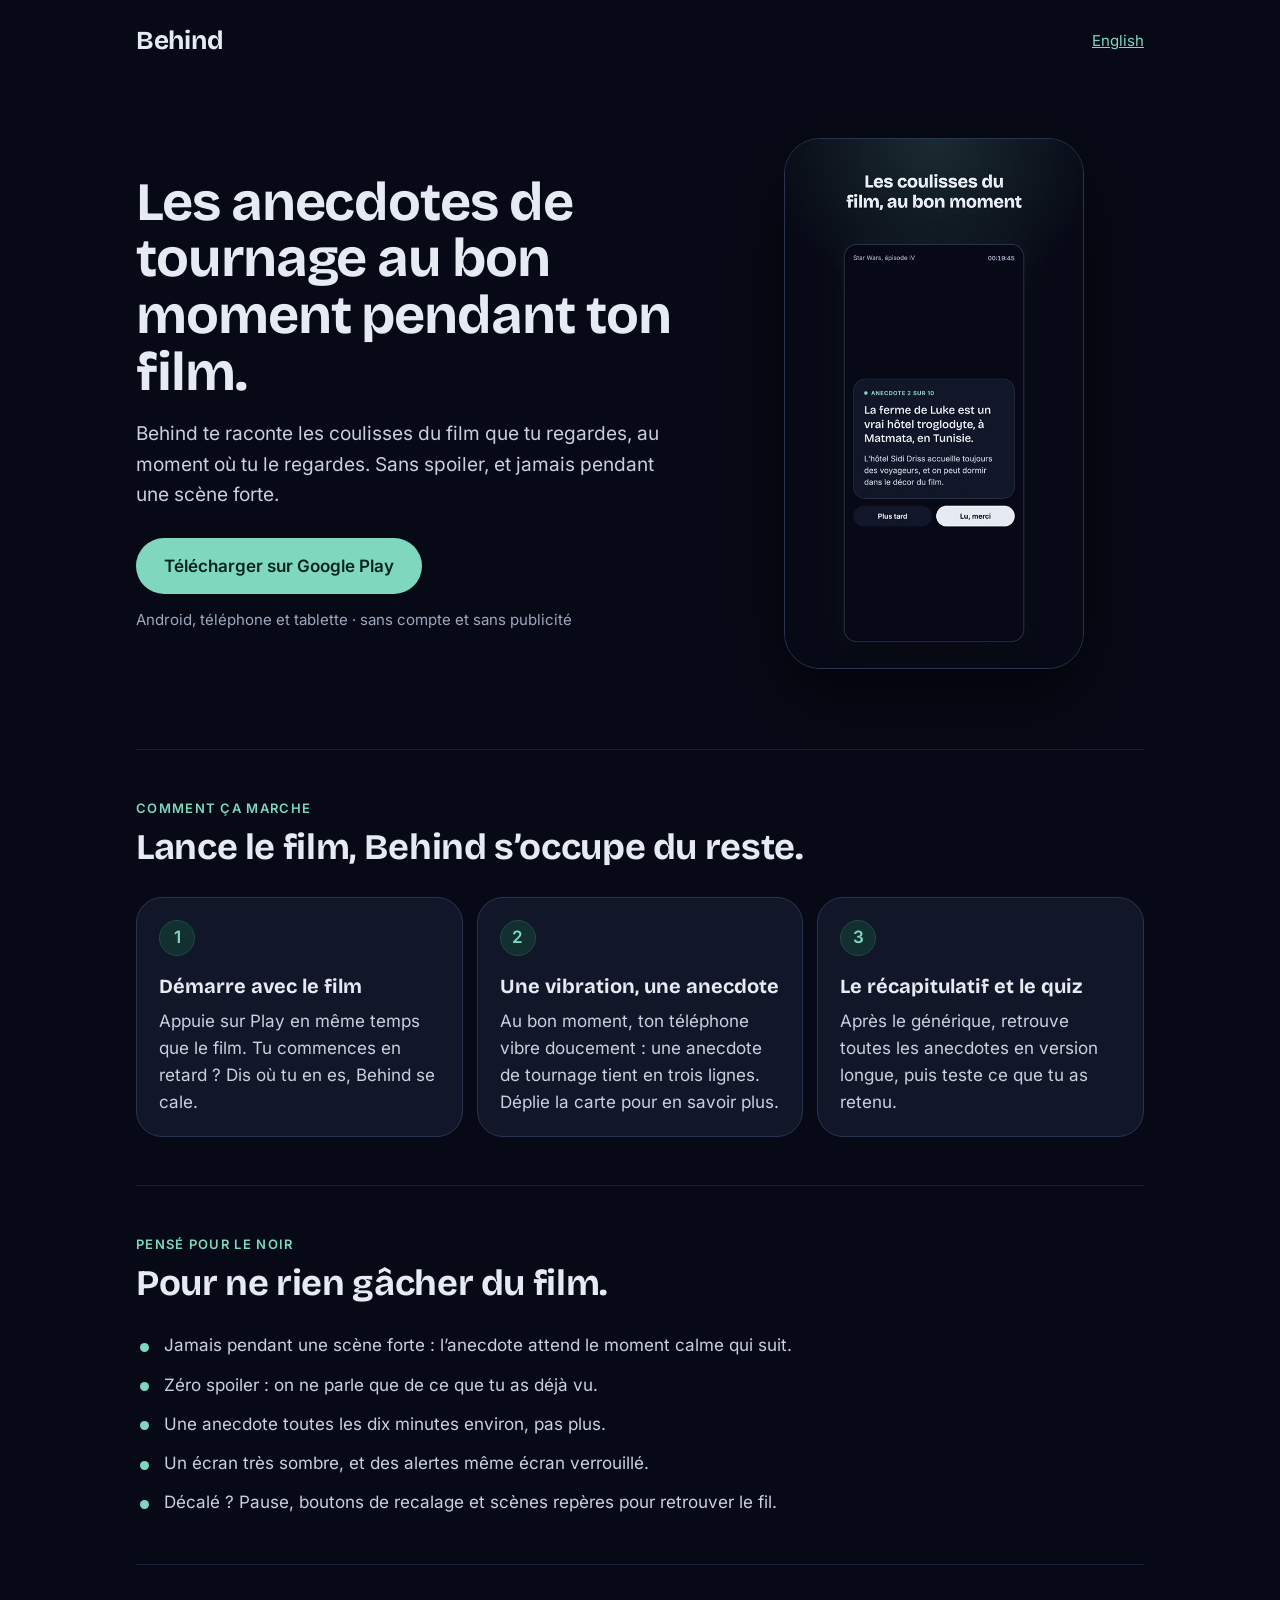
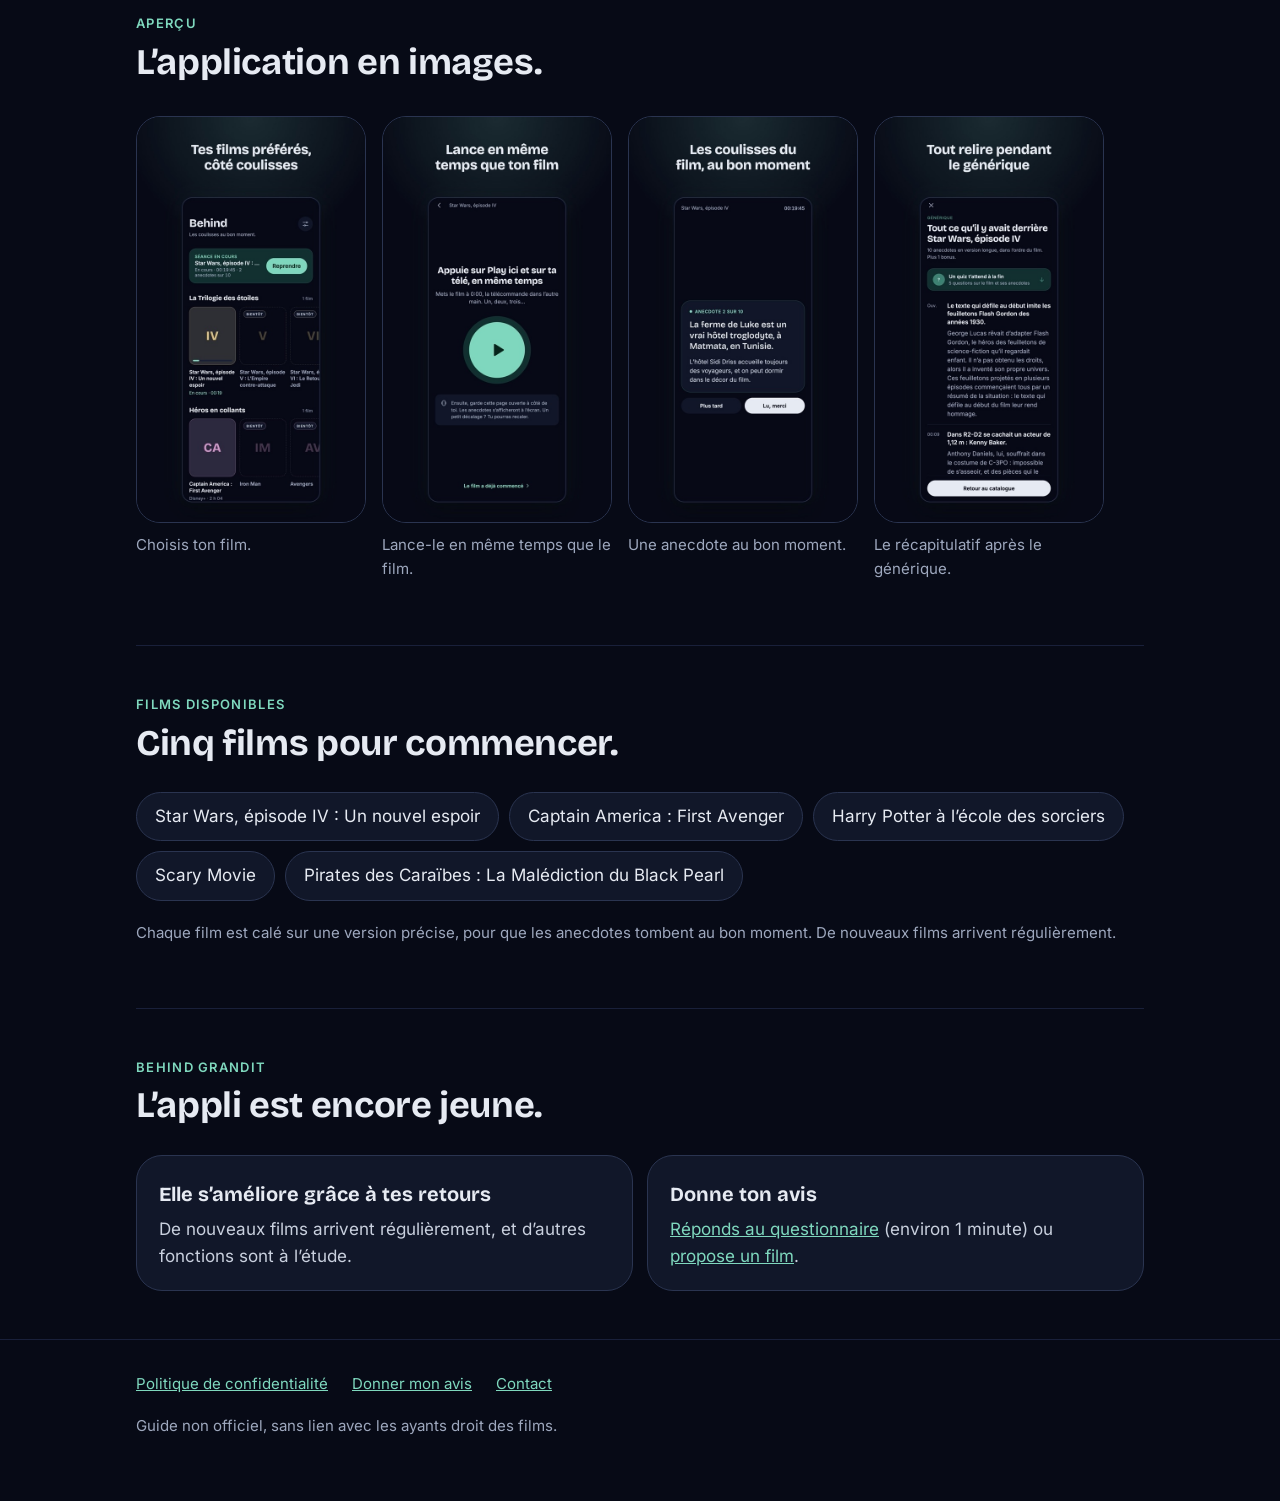
==== app/index.html @ e6a196bc "feat: add presentation page, use tu in feedback form, open play link in new tab" ====
<!doctype html>
<html lang="fr">
<head>
<meta charset="utf-8">
<meta name="viewport" content="width=device-width, initial-scale=1">
<title>Behind · Les anecdotes de tournage au bon moment</title>
<meta name="description" content="Behind te raconte les coulisses du film que tu regardes, au moment où tu le regardes. Sur Android, téléphone et tablette.">
<link rel="alternate" hreflang="en" href="en/">
<link rel="stylesheet" href="style.css">
</head>
<body>
<header>
<div class="page">
<a class="marque" href="./">Behind</a>
<a class="langue" href="en/" hreflang="en">English</a>
</div>
</header>

<main class="page">
<div class="accroche">
<div>
<h1>Les anecdotes de tournage au bon moment pendant ton film.</h1>
<p>Behind te raconte les coulisses du film que tu regardes, au moment où tu le regardes. Sans spoiler, et jamais pendant une scène forte.</p>
<a class="bouton" href="https://play.google.com/store/apps/details?id=io.github.frenchsimon.behind" target="_blank" rel="noopener">Télécharger sur Google Play</a>
<span class="precision">Android, téléphone et tablette · sans compte et sans publicité</span>
</div>
<img class="telephone" src="images/fr/01-seance-carte.jpg" width="540" height="960" alt="Écran de séance de Behind : le chrono du film et une carte d’anecdote">
</div>

<section aria-labelledby="titre-fonctionnement">
<p class="etiquette">Comment ça marche</p>
<h2 id="titre-fonctionnement">Lance le film, Behind s’occupe du reste.</h2>
<div class="cartes trois">
<div class="carte">
<span class="numero">1</span>
<h3>Démarre avec le film</h3>
<p>Appuie sur Play en même temps que le film. Tu commences en retard ? Dis où tu en es, Behind se cale.</p>
</div>
<div class="carte">
<span class="numero">2</span>
<h3>Une vibration, une anecdote</h3>
<p>Au bon moment, ton téléphone vibre doucement : une anecdote de tournage tient en trois lignes. Déplie la carte pour en savoir plus.</p>
</div>
<div class="carte">
<span class="numero">3</span>
<h3>Le récapitulatif et le quiz</h3>
<p>Après le générique, retrouve toutes les anecdotes en version longue, puis teste ce que tu as retenu.</p>
</div>
</div>
</section>

<section aria-labelledby="titre-respect">
<p class="etiquette">Pensé pour le noir</p>
<h2 id="titre-respect">Pour ne rien gâcher du film.</h2>
<ul class="liste">
<li>Jamais pendant une scène forte : l’anecdote attend le moment calme qui suit.</li>
<li>Zéro spoiler : on ne parle que de ce que tu as déjà vu.</li>
<li>Une anecdote toutes les dix minutes environ, pas plus.</li>
<li>Un écran très sombre, et des alertes même écran verrouillé.</li>
<li>Décalé ? Pause, boutons de recalage et scènes repères pour retrouver le fil.</li>
</ul>
</section>

<section aria-labelledby="titre-captures">
<p class="etiquette">Aperçu</p>
<h2 id="titre-captures">L’application en images.</h2>
<div class="captures">
<figure><img src="images/fr/02-catalogue.jpg" width="540" height="960" loading="lazy" alt="Catalogue des films de Behind"><figcaption>Choisis ton film.</figcaption></figure>
<figure><img src="images/fr/04-lancement.jpg" width="540" height="960" loading="lazy" alt="Écran de lancement synchronisé avec le film"><figcaption>Lance-le en même temps que le film.</figcaption></figure>
<figure><img src="images/fr/01-seance-carte.jpg" width="540" height="960" loading="lazy" alt="Carte d’anecdote pendant la séance"><figcaption>Une anecdote au bon moment.</figcaption></figure>
<figure><img src="images/fr/07-generique.jpg" width="540" height="960" loading="lazy" alt="Récapitulatif de fin de film"><figcaption>Le récapitulatif après le générique.</figcaption></figure>
</div>
</section>

<section aria-labelledby="titre-films">
<p class="etiquette">Films disponibles</p>
<h2 id="titre-films">Cinq films pour commencer.</h2>
<ul class="films">
<li>Star Wars, épisode IV : Un nouvel espoir</li>
<li>Captain America : First Avenger</li>
<li>Harry Potter à l’école des sorciers</li>
<li>Scary Movie</li>
<li>Pirates des Caraïbes : La Malédiction du Black Pearl</li>
</ul>
<p class="note">Chaque film est calé sur une version précise, pour que les anecdotes tombent au bon moment. De nouveaux films arrivent régulièrement.</p>
</section>

<section aria-labelledby="titre-grandit">
<p class="etiquette">Behind grandit</p>
<h2 id="titre-grandit">L’appli est encore jeune.</h2>
<div class="cartes deux">
<div class="carte">
<h3>Elle s’améliore grâce à tes retours</h3>
<p>De nouveaux films arrivent régulièrement, et d’autres fonctions sont à l’étude.</p>
</div>
<div class="carte">
<h3>Donne ton avis</h3>
<p><a href="../retours/">Réponds au questionnaire</a> (environ 1 minute) ou <a href="mailto:behind.app.contact@gmail.com?subject=Proposer%20un%20film%20pour%20Behind">propose un film</a>.</p>
</div>
</div>
</section>
</main>

<footer>
<div class="page">
<ul>
<li><a href="../">Politique de confidentialité</a></li>
<li><a href="../retours/">Donner mon avis</a></li>
<li><a href="mailto:behind.app.contact@gmail.com">Contact</a></li>
</ul>
<p>Guide non officiel, sans lien avec les ayants droit des films.</p>
</div>
</footer>
</body>
</html>
---- app/style.css ----
/* Page de présentation de Behind : charte « Nuit bleue » (src/theme/tokens.ts).
   Polices hébergées avec la page (licence OFL, dossier polices/) : aucune requête vers un tiers. */
@font-face { font-family: "Bricolage Grotesque"; src: url("polices/BricolageGrotesque_700Bold.ttf") format("truetype"); font-weight: 700; font-display: swap; }
@font-face { font-family: "Inter"; src: url("polices/Inter_400Regular.ttf") format("truetype"); font-weight: 400; font-display: swap; }
@font-face { font-family: "Inter"; src: url("polices/Inter_600SemiBold.ttf") format("truetype"); font-weight: 600; font-display: swap; }

:root {
  color-scheme: dark;
  --fond: #070A16; --surface: #111729; --surface-haute: #19203A; --bordure: #2A3450;
  --texte: #E6EAF2; --doux: #C9D0DE; --secondaire: #9EA8BE;
  --accent: #7FD8BE; --fond-accent: #12302F; --bordure-accent: #1F4A4A; --sur-accent: #06231C;
}
* { box-sizing: border-box; }
html { -webkit-text-size-adjust: 100%; }
body { margin: 0; background: var(--fond); color: var(--doux); font: 17px/1.6 Inter, -apple-system, BlinkMacSystemFont, "Segoe UI", Roboto, sans-serif; }
a { color: var(--accent); }
a:focus-visible { outline: 3px solid var(--accent); outline-offset: 3px; border-radius: 8px; }
h1, h2, h3, .marque { font-family: "Bricolage Grotesque", Inter, sans-serif; font-weight: 700; color: var(--texte); }
.page { max-width: 1040px; margin: 0 auto; padding: 0 16px; }

/* En-tête */
header .page { display: flex; align-items: center; justify-content: space-between; padding-top: 20px; padding-bottom: 20px; }
.marque { font-size: 26px; letter-spacing: -0.01em; text-decoration: none; color: var(--texte); }
.langue { font-size: 15px; }

/* Accroche */
.accroche { display: grid; gap: 40px; align-items: center; padding: 32px 0 56px; }
.accroche h1 { font-size: clamp(34px, 7vw, 54px); line-height: 1.05; letter-spacing: -0.02em; margin: 0 0 18px; }
.accroche p { font-size: 19px; margin: 0 0 28px; max-width: 34em; }
.bouton { display: inline-flex; align-items: center; justify-content: center; min-height: 56px; padding: 0 28px; border-radius: 999px; background: var(--accent); color: var(--sur-accent); font-weight: 600; font-size: 17px; text-decoration: none; }
.bouton:hover { filter: brightness(1.06); }
.precision { display: block; margin-top: 14px; font-size: 15px; color: var(--secondaire); }
.telephone { justify-self: center; width: min(300px, 78vw); border-radius: 36px; border: 1px solid var(--bordure); box-shadow: 0 30px 80px rgba(0, 0, 0, .55); display: block; height: auto; }

/* Sections */
section { padding: 48px 0; border-top: 1px solid var(--surface-haute); }
.etiquette { color: var(--accent); font-size: 13px; font-weight: 600; letter-spacing: .1em; text-transform: uppercase; margin: 0 0 8px; }
section h2 { font-size: clamp(26px, 5vw, 36px); line-height: 1.15; margin: 0 0 28px; letter-spacing: -0.01em; }
.cartes { display: grid; gap: 14px; }
.carte { background: var(--surface); border: 1px solid var(--bordure); border-radius: 26px; padding: 22px 22px 20px; }
.carte h3 { font-size: 20px; margin: 0 0 6px; }
.carte p { margin: 0; }
.numero { display: inline-flex; width: 36px; height: 36px; align-items: center; justify-content: center; border-radius: 999px; background: var(--fond-accent); border: 1px solid var(--bordure-accent); color: var(--accent); font-weight: 600; margin-bottom: 14px; }
.liste { list-style: none; padding: 0; margin: 0; display: grid; gap: 12px; }
.liste li { position: relative; padding-left: 28px; }
.liste li::before { content: ""; position: absolute; left: 4px; top: .62em; width: 9px; height: 9px; border-radius: 999px; background: var(--accent); }

/* Captures : défilement horizontal dans leur bande, jamais de la page */
.captures { display: flex; gap: 16px; overflow-x: auto; scroll-snap-type: x mandatory; padding: 4px 0 16px; }
.captures figure { margin: 0; flex: 0 0 auto; width: min(230px, 62vw); scroll-snap-align: start; }
.captures img { width: 100%; height: auto; display: block; border-radius: 24px; border: 1px solid var(--bordure); }
.captures figcaption { font-size: 15px; color: var(--secondaire); margin-top: 10px; }

/* Films */
.films { list-style: none; padding: 0; margin: 0 0 20px; display: flex; flex-wrap: wrap; gap: 10px; }
.films li { background: var(--surface); border: 1px solid var(--bordure); border-radius: 999px; padding: 10px 18px; color: var(--texte); }
.note { color: var(--secondaire); font-size: 15px; }

/* Pied de page */
footer { border-top: 1px solid var(--surface-haute); padding: 32px 0 48px; font-size: 15px; color: var(--secondaire); }
footer ul { list-style: none; padding: 0; margin: 0 0 18px; display: flex; flex-wrap: wrap; gap: 10px 24px; }

@media (min-width: 760px) {
  .accroche { grid-template-columns: 1.3fr 1fr; padding: 56px 0 80px; }
  .cartes.trois { grid-template-columns: repeat(3, 1fr); }
  .cartes.deux { grid-template-columns: repeat(2, 1fr); }
}
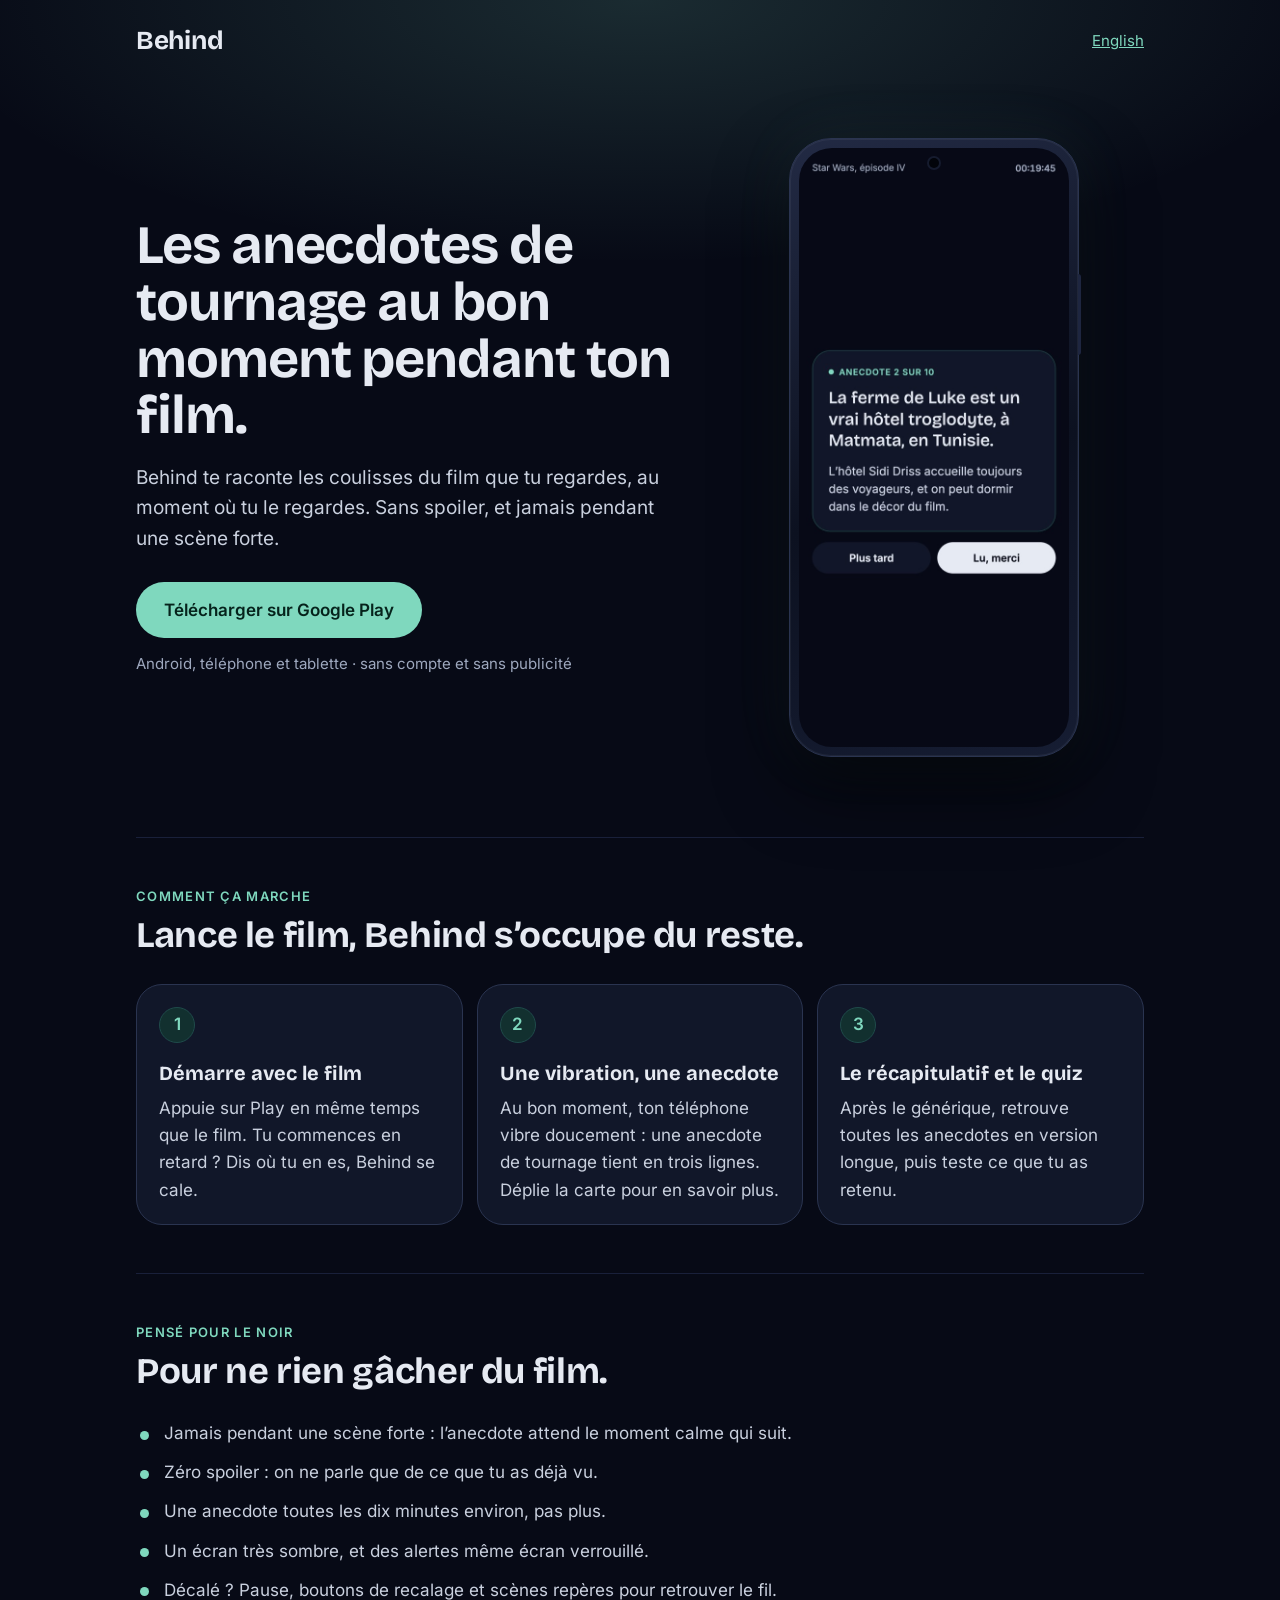
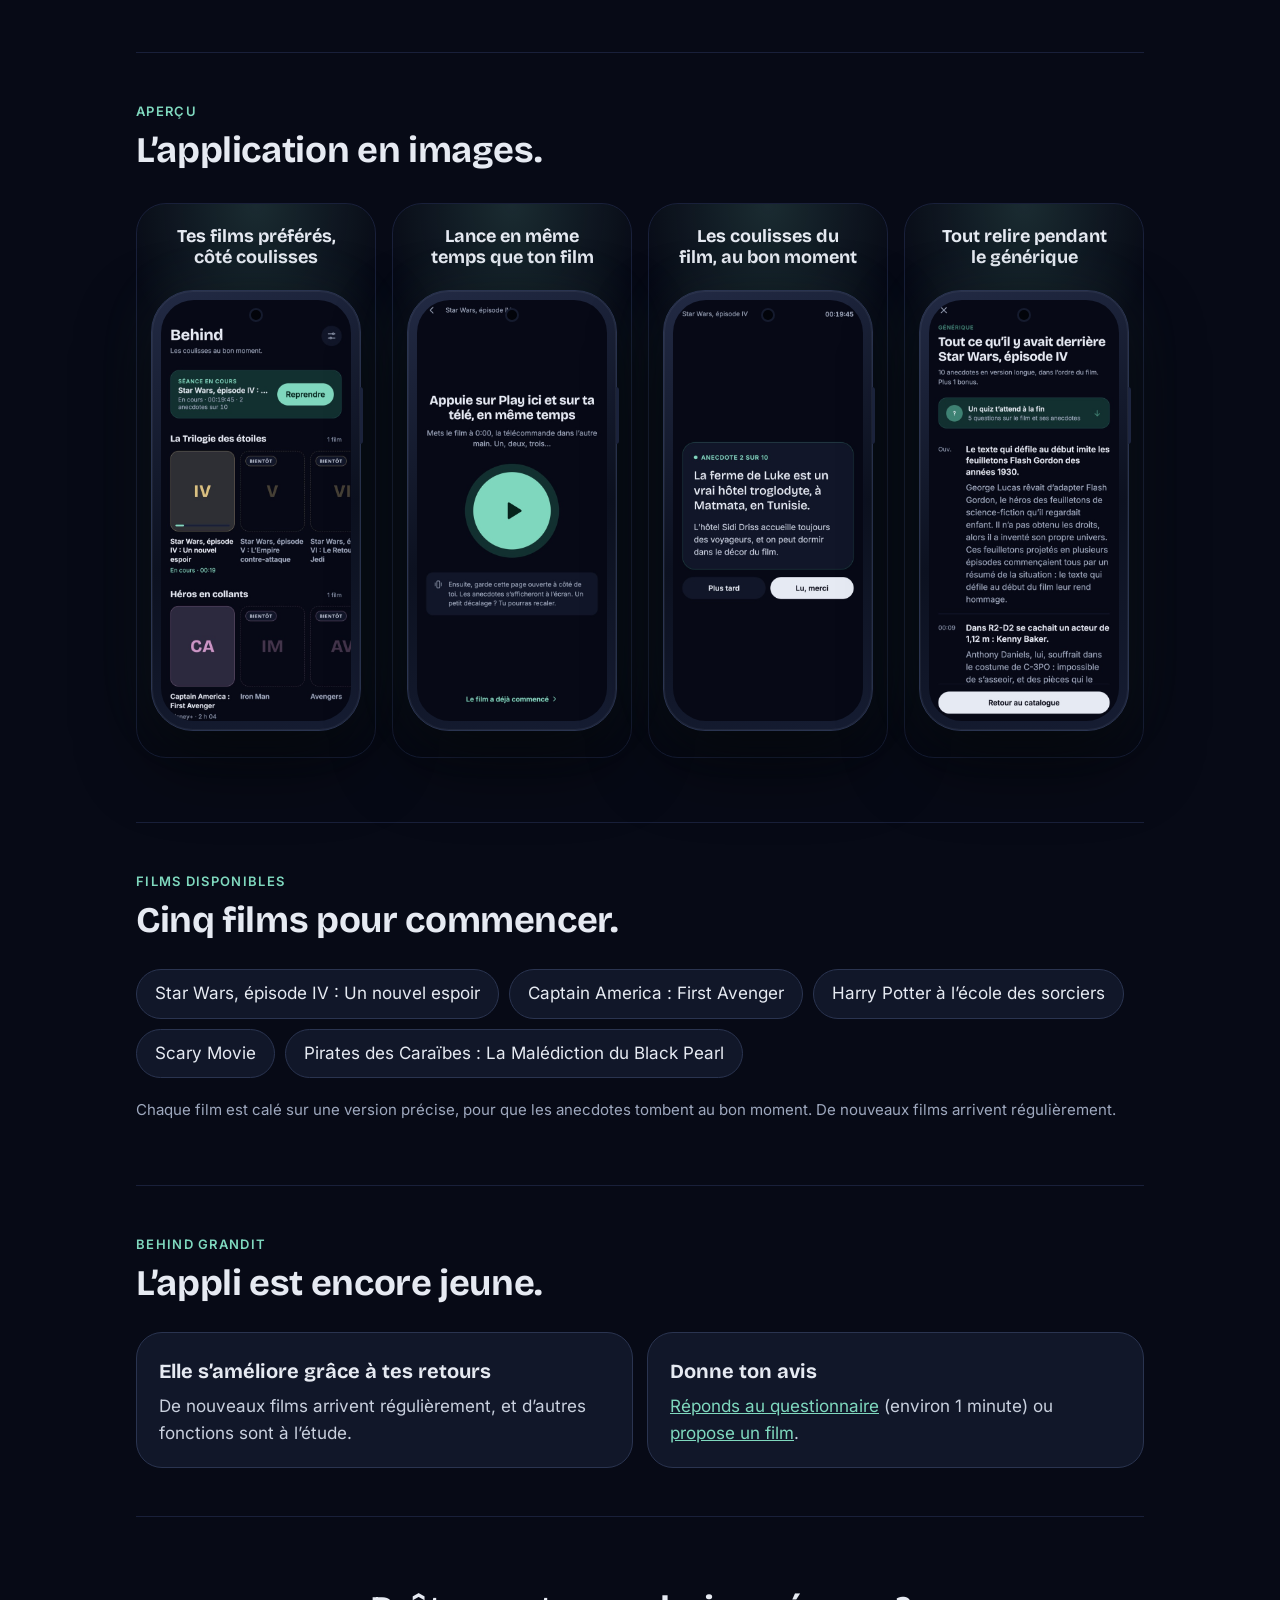
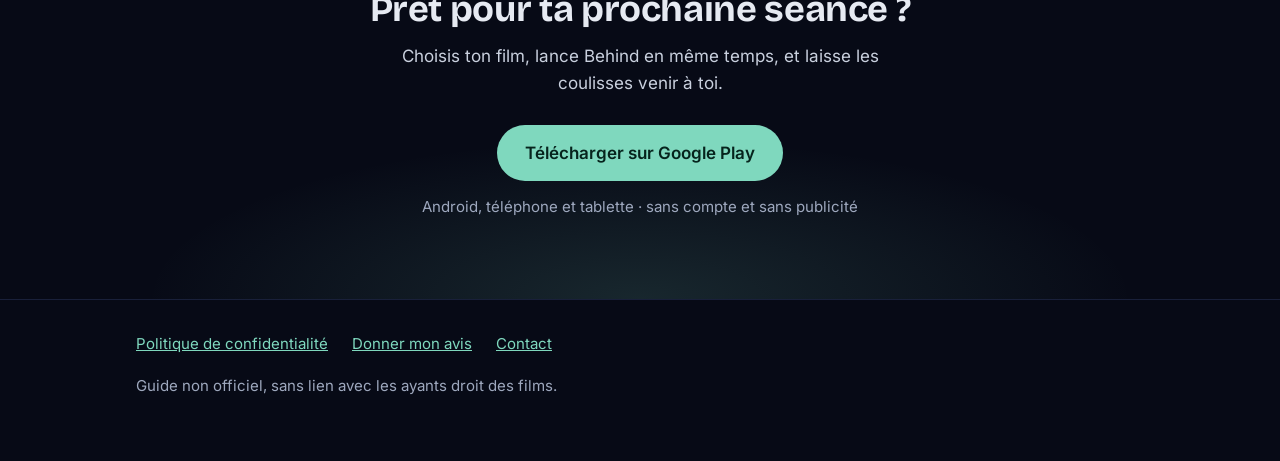
==== commit 0b728c6b: "feat: phone mockups, mint halo and final call to action on presentation page" ====
--- a/app/index.html
+++ b/app/index.html
@@ -9,6 +9,7 @@
 <link rel="stylesheet" href="style.css">
 </head>
 <body>
+<div class="halo">
 <header>
 <div class="page">
 <a class="marque" href="./">Behind</a>
@@ -16,16 +17,18 @@
 </div>
 </header>
 
-<main class="page">
-<div class="accroche">
+<div class="page accroche">
 <div>
 <h1>Les anecdotes de tournage au bon moment pendant ton film.</h1>
 <p>Behind te raconte les coulisses du film que tu regardes, au moment où tu le regardes. Sans spoiler, et jamais pendant une scène forte.</p>
 <a class="bouton" href="https://play.google.com/store/apps/details?id=io.github.frenchsimon.behind" target="_blank" rel="noopener">Télécharger sur Google Play</a>
 <span class="precision">Android, téléphone et tablette · sans compte et sans publicité</span>
 </div>
-<img class="telephone" src="images/fr/01-seance-carte.jpg" width="540" height="960" alt="Écran de séance de Behind : le chrono du film et une carte d’anecdote">
+<div class="mockup grand"><img src="ecrans/fr/seance-carte.jpg" width="560" height="1243" alt="Écran de séance de Behind : le chrono du film et une carte d’anecdote"></div>
 </div>
+</div>
+
+<main class="page">
 
 <section aria-labelledby="titre-fonctionnement">
 <p class="etiquette">Comment ça marche</p>
@@ -65,10 +68,10 @@
 <p class="etiquette">Aperçu</p>
 <h2 id="titre-captures">L’application en images.</h2>
 <div class="captures">
-<figure><img src="images/fr/02-catalogue.jpg" width="540" height="960" loading="lazy" alt="Catalogue des films de Behind"><figcaption>Choisis ton film.</figcaption></figure>
-<figure><img src="images/fr/04-lancement.jpg" width="540" height="960" loading="lazy" alt="Écran de lancement synchronisé avec le film"><figcaption>Lance-le en même temps que le film.</figcaption></figure>
-<figure><img src="images/fr/01-seance-carte.jpg" width="540" height="960" loading="lazy" alt="Carte d’anecdote pendant la séance"><figcaption>Une anecdote au bon moment.</figcaption></figure>
-<figure><img src="images/fr/07-generique.jpg" width="540" height="960" loading="lazy" alt="Récapitulatif de fin de film"><figcaption>Le récapitulatif après le générique.</figcaption></figure>
+<figure class="ecran"><figcaption>Tes films préférés, côté coulisses</figcaption><div class="mockup"><img src="ecrans/fr/catalogue.jpg" width="560" height="1243" loading="lazy" alt="Catalogue des films de Behind"></div></figure>
+<figure class="ecran"><figcaption>Lance en même temps que ton film</figcaption><div class="mockup"><img src="ecrans/fr/lancement.jpg" width="560" height="1243" loading="lazy" alt="Écran de lancement synchronisé avec le film"></div></figure>
+<figure class="ecran"><figcaption>Les coulisses du film, au bon moment</figcaption><div class="mockup"><img src="ecrans/fr/seance-carte.jpg" width="560" height="1243" loading="lazy" alt="Carte d’anecdote pendant la séance"></div></figure>
+<figure class="ecran"><figcaption>Tout relire pendant le générique</figcaption><div class="mockup"><img src="ecrans/fr/generique.jpg" width="560" height="1243" loading="lazy" alt="Récapitulatif de fin de film"></div></figure>
 </div>
 </section>
 
@@ -99,6 +102,12 @@
 </div>
 </div>
 </section>
+<section class="final" aria-labelledby="titre-final">
+<h2 id="titre-final">Prêt pour ta prochaine séance ?</h2>
+<p>Choisis ton film, lance Behind en même temps, et laisse les coulisses venir à toi.</p>
+<a class="bouton" href="https://play.google.com/store/apps/details?id=io.github.frenchsimon.behind" target="_blank" rel="noopener">Télécharger sur Google Play</a>
+<span class="precision">Android, téléphone et tablette · sans compte et sans publicité</span>
+</section>
 </main>
 
 <footer>
--- a/app/style.css
+++ b/app/style.css
@@ -24,13 +24,23 @@
 .langue { font-size: 15px; }
 
 /* Accroche */
-.accroche { display: grid; gap: 40px; align-items: center; padding: 32px 0 56px; }
+.accroche { display: grid; gap: 40px; align-items: center; padding-top: 32px; padding-bottom: 56px; }
 .accroche h1 { font-size: clamp(34px, 7vw, 54px); line-height: 1.05; letter-spacing: -0.02em; margin: 0 0 18px; }
 .accroche p { font-size: 19px; margin: 0 0 28px; max-width: 34em; }
 .bouton { display: inline-flex; align-items: center; justify-content: center; min-height: 56px; padding: 0 28px; border-radius: 999px; background: var(--accent); color: var(--sur-accent); font-weight: 600; font-size: 17px; text-decoration: none; }
 .bouton:hover { filter: brightness(1.06); }
 .precision { display: block; margin-top: 14px; font-size: 15px; color: var(--secondaire); }
-.telephone { justify-self: center; width: min(300px, 78vw); border-radius: 36px; border: 1px solid var(--bordure); box-shadow: 0 30px 80px rgba(0, 0, 0, .55); display: block; height: auto; }
+.accroche .mockup { justify-self: center; }
+
+/* Halo menthe en haut, comme sur le fond des captures des stores (scripts/captures.mjs). */
+.halo { background: radial-gradient(ellipse 80% 45% at 50% 0%, rgba(127, 216, 190, .16), transparent 70%); }
+
+/* Maquette de téléphone : cadre arrondi, écran, caméra et boutons latéraux. */
+.mockup { position: relative; width: min(250px, 66vw); padding: 9px; border-radius: 42px; background: linear-gradient(160deg, #222A44, #0C1120 55%, #161D33); border: 1px solid var(--bordure); box-shadow: 0 30px 70px rgba(0, 0, 0, .6), 0 0 60px rgba(127, 216, 190, .08), inset 0 0 0 1px rgba(255, 255, 255, .05); }
+.mockup.grand { width: min(290px, 74vw); }
+.mockup img { display: block; width: 100%; height: auto; border-radius: 33px; background: var(--fond); }
+.mockup::before { content: ""; position: absolute; top: 19px; left: 50%; width: 10px; height: 10px; margin-left: -5px; border-radius: 999px; background: #02040A; box-shadow: 0 0 0 2px #151B2E; z-index: 1; }
+.mockup::after { content: ""; position: absolute; right: -3px; top: 22%; width: 3px; height: 13%; border-radius: 0 3px 3px 0; background: #1E2640; }
 
 /* Sections */
 section { padding: 48px 0; border-top: 1px solid var(--surface-haute); }
@@ -47,21 +57,29 @@
 
 /* Captures : défilement horizontal dans leur bande, jamais de la page */
 .captures { display: flex; gap: 16px; overflow-x: auto; scroll-snap-type: x mandatory; padding: 4px 0 16px; }
-.captures figure { margin: 0; flex: 0 0 auto; width: min(230px, 62vw); scroll-snap-align: start; }
-.captures img { width: 100%; height: auto; display: block; border-radius: 24px; border: 1px solid var(--bordure); }
-.captures figcaption { font-size: 15px; color: var(--secondaire); margin-top: 10px; }
+.captures .ecran { margin: 0; flex: 0 0 auto; width: min(290px, 78vw); scroll-snap-align: start; display: flex; flex-direction: column; align-items: center; padding: 26px 18px 30px; border-radius: 30px; border: 1px solid var(--surface-haute); background: radial-gradient(ellipse 80% 45% at 50% 0%, rgba(127, 216, 190, .16), transparent 70%), var(--fond); }
+.captures figcaption { font-family: "Bricolage Grotesque", Inter, sans-serif; font-weight: 700; color: var(--texte); font-size: 20px; line-height: 1.15; text-align: center; text-wrap: balance; min-height: 2.3em; margin: 0 0 22px; }
+.captures .mockup { width: 100%; max-width: 230px; }
 
 /* Films */
 .films { list-style: none; padding: 0; margin: 0 0 20px; display: flex; flex-wrap: wrap; gap: 10px; }
 .films li { background: var(--surface); border: 1px solid var(--bordure); border-radius: 999px; padding: 10px 18px; color: var(--texte); }
 .note { color: var(--secondaire); font-size: 15px; }
 
+/* Appel final */
+.final { text-align: center; padding: 72px 0 80px; background: radial-gradient(ellipse 70% 60% at 50% 100%, rgba(127, 216, 190, .14), transparent 70%); }
+.final h2 { margin-bottom: 12px; }
+.final p { max-width: 32em; margin: 0 auto 28px; }
+
 /* Pied de page */
 footer { border-top: 1px solid var(--surface-haute); padding: 32px 0 48px; font-size: 15px; color: var(--secondaire); }
 footer ul { list-style: none; padding: 0; margin: 0 0 18px; display: flex; flex-wrap: wrap; gap: 10px 24px; }
 
 @media (min-width: 760px) {
-  .accroche { grid-template-columns: 1.3fr 1fr; padding: 56px 0 80px; }
+  .accroche { grid-template-columns: 1.3fr 1fr; padding-top: 56px; padding-bottom: 80px; }
   .cartes.trois { grid-template-columns: repeat(3, 1fr); }
   .cartes.deux { grid-template-columns: repeat(2, 1fr); }
+  .captures { display: grid; grid-template-columns: repeat(4, 1fr); overflow: visible; }
+  .captures .ecran { width: auto; padding: 22px 14px 26px; }
+  .captures figcaption { font-size: 18px; }
 }
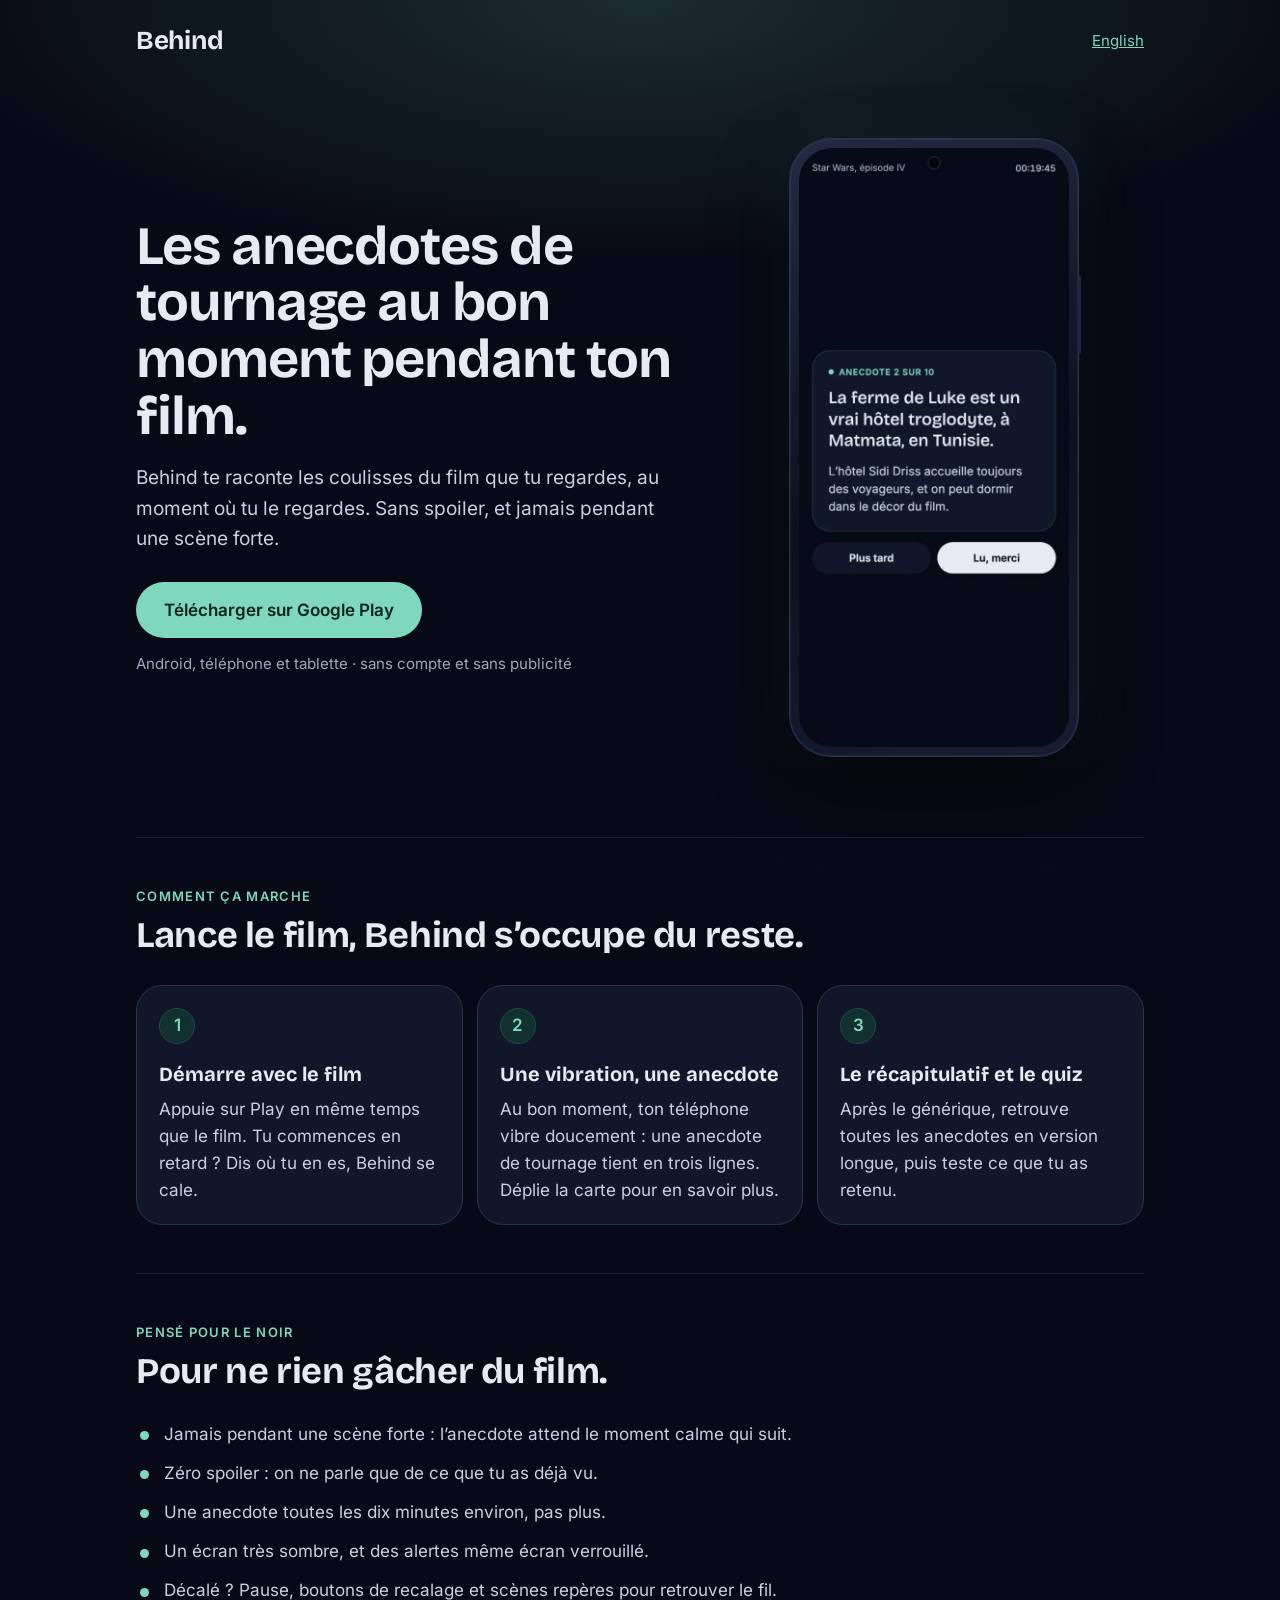
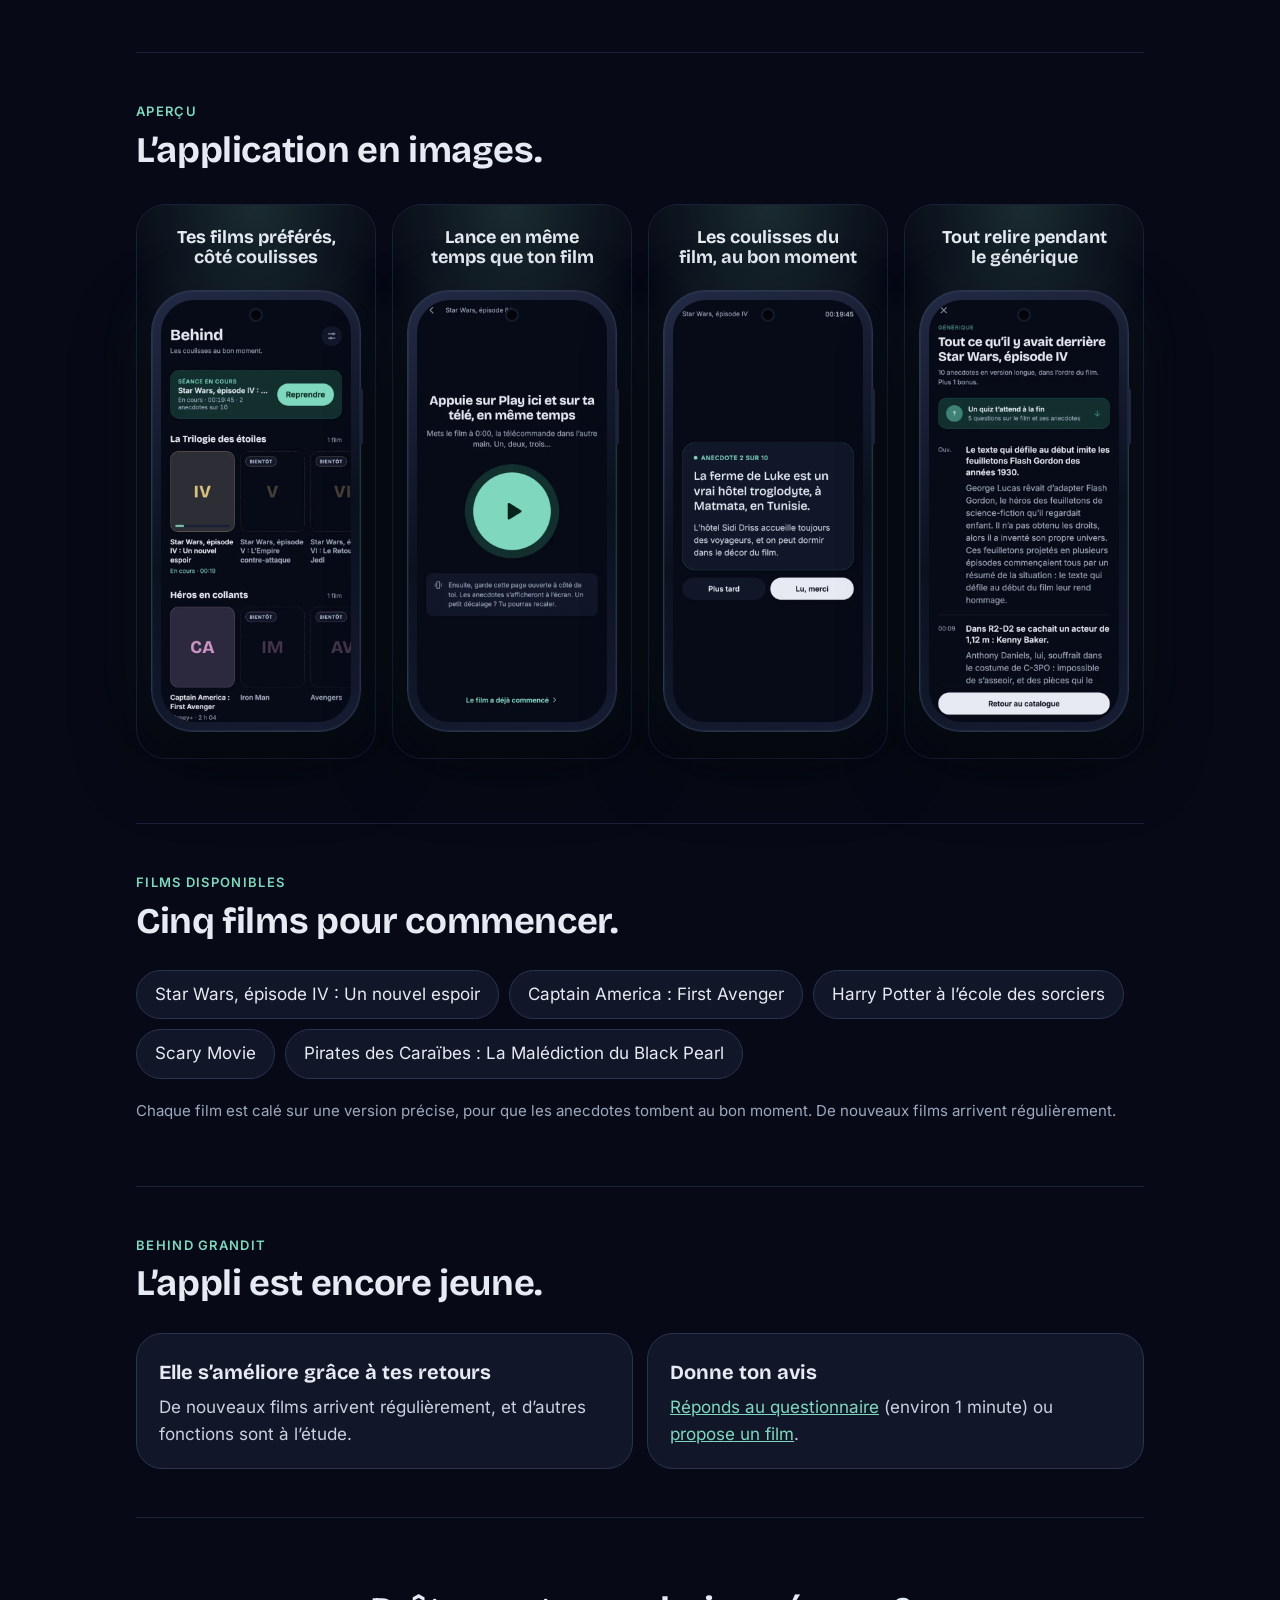
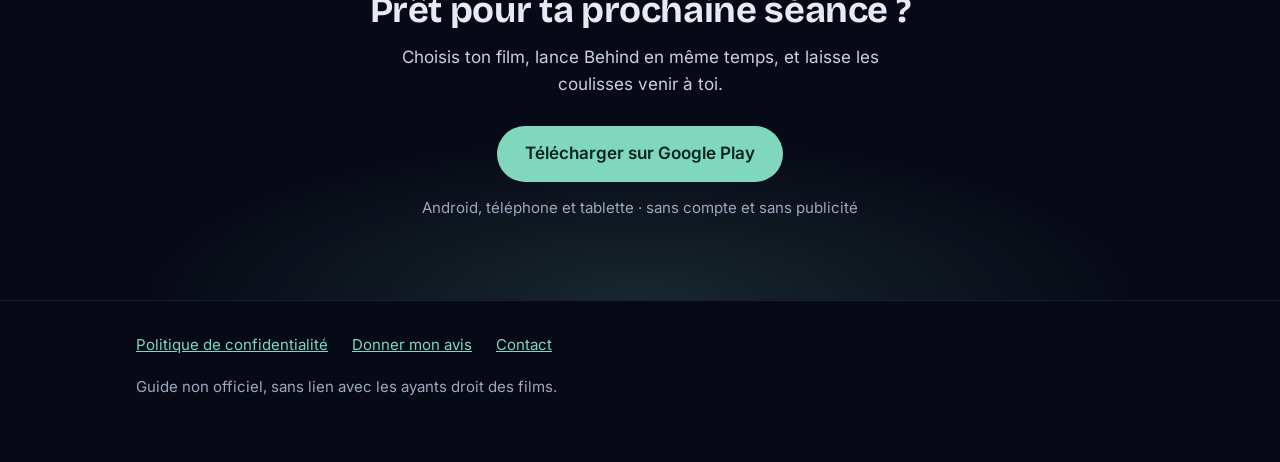
==== commit 031a2d30: "fix: address lighthouse findings (favicon, hreflang, webp, descriptions)" ====
--- a/app/index.html
+++ b/app/index.html
@@ -5,7 +5,10 @@
 <meta name="viewport" content="width=device-width, initial-scale=1">
 <title>Behind · Les anecdotes de tournage au bon moment</title>
 <meta name="description" content="Behind te raconte les coulisses du film que tu regardes, au moment où tu le regardes. Sur Android, téléphone et tablette.">
-<link rel="alternate" hreflang="en" href="en/">
+<link rel="alternate" hreflang="fr" href="https://frenchsimon.github.io/behind-legal/app/">
+<link rel="alternate" hreflang="en" href="https://frenchsimon.github.io/behind-legal/app/en/">
+<link rel="alternate" hreflang="x-default" href="https://frenchsimon.github.io/behind-legal/app/">
+<link rel="icon" type="image/png" href="icone.png">
 <link rel="stylesheet" href="style.css">
 </head>
 <body>
@@ -24,7 +27,7 @@
 <a class="bouton" href="https://play.google.com/store/apps/details?id=io.github.frenchsimon.behind" target="_blank" rel="noopener">Télécharger sur Google Play</a>
 <span class="precision">Android, téléphone et tablette · sans compte et sans publicité</span>
 </div>
-<div class="mockup grand"><img src="ecrans/fr/seance-carte.jpg" width="560" height="1243" alt="Écran de séance de Behind : le chrono du film et une carte d’anecdote"></div>
+<div class="mockup grand"><img src="ecrans/fr/seance-carte.webp" fetchpriority="high" width="560" height="1243" alt="Écran de séance de Behind : le chrono du film et une carte d’anecdote"></div>
 </div>
 </div>
 
@@ -68,10 +71,10 @@
 <p class="etiquette">Aperçu</p>
 <h2 id="titre-captures">L’application en images.</h2>
 <div class="captures">
-<figure class="ecran"><figcaption>Tes films préférés, côté coulisses</figcaption><div class="mockup"><img src="ecrans/fr/catalogue.jpg" width="560" height="1243" loading="lazy" alt="Catalogue des films de Behind"></div></figure>
-<figure class="ecran"><figcaption>Lance en même temps que ton film</figcaption><div class="mockup"><img src="ecrans/fr/lancement.jpg" width="560" height="1243" loading="lazy" alt="Écran de lancement synchronisé avec le film"></div></figure>
-<figure class="ecran"><figcaption>Les coulisses du film, au bon moment</figcaption><div class="mockup"><img src="ecrans/fr/seance-carte.jpg" width="560" height="1243" loading="lazy" alt="Carte d’anecdote pendant la séance"></div></figure>
-<figure class="ecran"><figcaption>Tout relire pendant le générique</figcaption><div class="mockup"><img src="ecrans/fr/generique.jpg" width="560" height="1243" loading="lazy" alt="Récapitulatif de fin de film"></div></figure>
+<figure class="ecran"><figcaption>Tes films préférés, côté coulisses</figcaption><div class="mockup"><img src="ecrans/fr/catalogue.webp" width="560" height="1243" loading="lazy" alt="Catalogue des films de Behind"></div></figure>
+<figure class="ecran"><figcaption>Lance en même temps que ton film</figcaption><div class="mockup"><img src="ecrans/fr/lancement.webp" width="560" height="1243" loading="lazy" alt="Écran de lancement synchronisé avec le film"></div></figure>
+<figure class="ecran"><figcaption>Les coulisses du film, au bon moment</figcaption><div class="mockup"><img src="ecrans/fr/seance-carte.webp" width="560" height="1243" loading="lazy" alt="Carte d’anecdote pendant la séance"></div></figure>
+<figure class="ecran"><figcaption>Tout relire pendant le générique</figcaption><div class="mockup"><img src="ecrans/fr/generique.webp" width="560" height="1243" loading="lazy" alt="Récapitulatif de fin de film"></div></figure>
 </div>
 </section>
 
